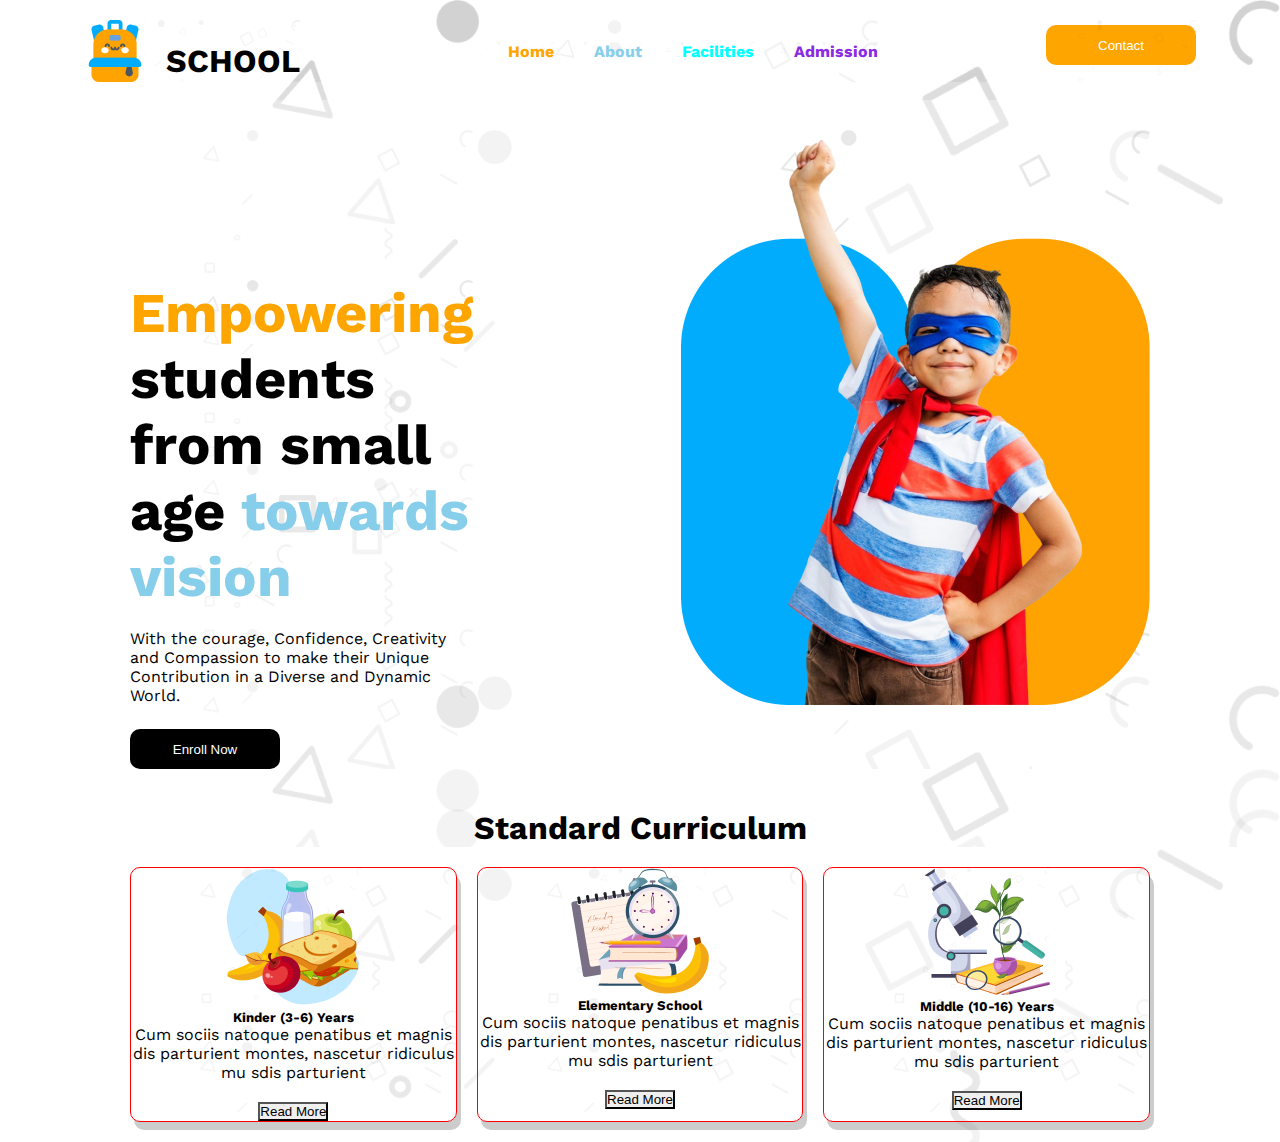
==== index.html @ 471d5b04 "first commit" ====
<!DOCTYPE html>
<html lang="en">
<head>
    <meta charset="UTF-8">
    <meta name="viewport" content="width=device-width, initial-scale=1.0">
    <title>Kids-Education</title>
    <link rel="preconnect" href="https://fonts.googleapis.com">
<link rel="preconnect" href="https://fonts.gstatic.com" crossorigin>
<link href="https://fonts.googleapis.com/css2?family=Open+Sans:ital,wght@0,300..800;1,300..800&family=Quicksand:wght@300..700&family=Work+Sans:ital,wght@0,100..900;1,100..900&display=swap" rel="stylesheet">
    <link rel="stylesheet" href="style/style.css">
</head>
<body>
    <!-- nav section start -->
    <nav class="nav">
        <div class="nav-content">
                <section class="nav-section">

                        <img src="assets/logo.png" alt="No Image">
                        <h1 class="img-text">SCHOOL</h1>
                    
                </section>
                
                <div class="nav-ul">
                    <ul>
                    
                        <li class="orange"><h4>Home</h4></li>
                        <li class="skyblue"><h4>About</h4></li>
                        <li class="aqua"><h4>Facilities</h4></li>
                        <li class="blueviolet"><h4>Admission</h4></li>
                        
                    </ul>
                </div>
               
                <div >
                    <button class="btn-primary">Contact</button>
                </div>
            
        </div>
    </nav>
<!-- nav section end -->
 <!-- main section start -->
     <section class="banner">
         <div class="banner-content">
            <h1 class="banner-hadding"><span class="hadding-first-word">Empowering</span>
                students from small age <span class="hadding-last-word">towards vision</span></h1><br>
             <p>
                    With the courage, Confidence, Creativity and Compassion to make their Unique Contribution in a Diverse and Dynamic World.
            </p><br>
            <button class="btn-banner">Enroll Now</button>

         </div>

         <div><img src="assets/hero-kids.png" alt="No Image "></div>


     </section>

     <div class="card1-hadding">
        <h1>Standard Curriculum</h1>
     </div>

     <section class="card1">
        

        <div class="card1-content">
            <img src="assets/kinder.png" alt="No image">
            <h5>Kinder (3-6) Years</h5>
            <p>Cum sociis natoque penatibus et magnis
                dis parturient montes, nascetur ridiculus
                mu sdis parturient</p><br>
            <button>Read More</button>
        </div>

        <div class="card1-content">
            <img src="assets/elementary.png" alt="No image">
            <h5>Elementary School</h5>
            <p>Cum sociis natoque penatibus et magnis
                dis parturient montes, nascetur ridiculus
                mu sdis parturient</p><br>
            <button>Read More</button>
        </div>

        <div class="card1-content">
            <img src="assets/middle.png" alt="No Image">
            <h5>Middle (10-16) Years</h5>
            <p>Cum sociis natoque penatibus et magnis
                dis parturient montes, nascetur ridiculus
                mu sdis parturient</p><br>
            <button>Read More</button>
        </div>
       
     </section>

  <!-- main section end -->

</body>
</html>
---- style/style.css ----
body{
  font-family: "Work Sans", serif;
  font-optical-sizing: auto;
  font-weight: 400;
  font-style: normal;
}

*{
    margin:0 ;
    padding: 0;
    box-sizing: border-box;
    background-image: url(../assets/bg.png);
    background-size: 100%;
}
/* nav section start */
.nav{
    height: 100px;
   
}
.nav-content {
    display: flex;
    padding-top: 20px;
    justify-content: space-around;
}
 ul{
   display: flex; 
   list-style-type: none;
  
    
 }
 ul li{
   padding-left: 40px;
 }
 .orange{
    color: orange;
 }
 .skyblue{
    color: skyblue;
 }
 .aqua{
    color: aqua;
    
 }
 .blueviolet{
    color: blueviolet;
 }
 .nav-section{
    display: flex;
 }
 .img-text{
    padding-left: 20px;
 }
 .img-text,.nav-ul,.nav-btn {
   padding-top: 22px;
}
.btn-primary{
    margin-top: 5px;
    width: 150px;
    height: 40px;
    background-color: orange;
    border-radius: 10px;
    color: white;
    border: none;

}
/* nav section end */

/* main section start */
.banner{
    
    margin-top: 30px;
    margin-left: 130px;
    margin-right: 130px;
    display:flex;
    justify-content: space-between;

    
    
}
.banner-content{
    padding-top:150px;
    width: min-content;
}
.banner-hadding{
    font-weight:800px;
    font-size: 56px;

}
.hadding-first-word{
    color: orange;
}
.hadding-last-word{
    color: skyblue;
}
.btn-banner{
    margin-top: 5px;
    width: 150px;
    height: 40px;
    background-color: black;
    border-radius: 10px;
    color: white;
    border: none;
}
.card1-hadding {
    padding-top: 40px;
    text-align: center;
}
.card1{
    margin: 20px 130px;
    display: flex;
    gap:20px;
}
.card1-content{
    text-align: center;
    border: 1px solid red;
    border-radius:10px;
    box-shadow:4px 8px rgba(0, 0, 0, 0.2)

}
/* main section end */
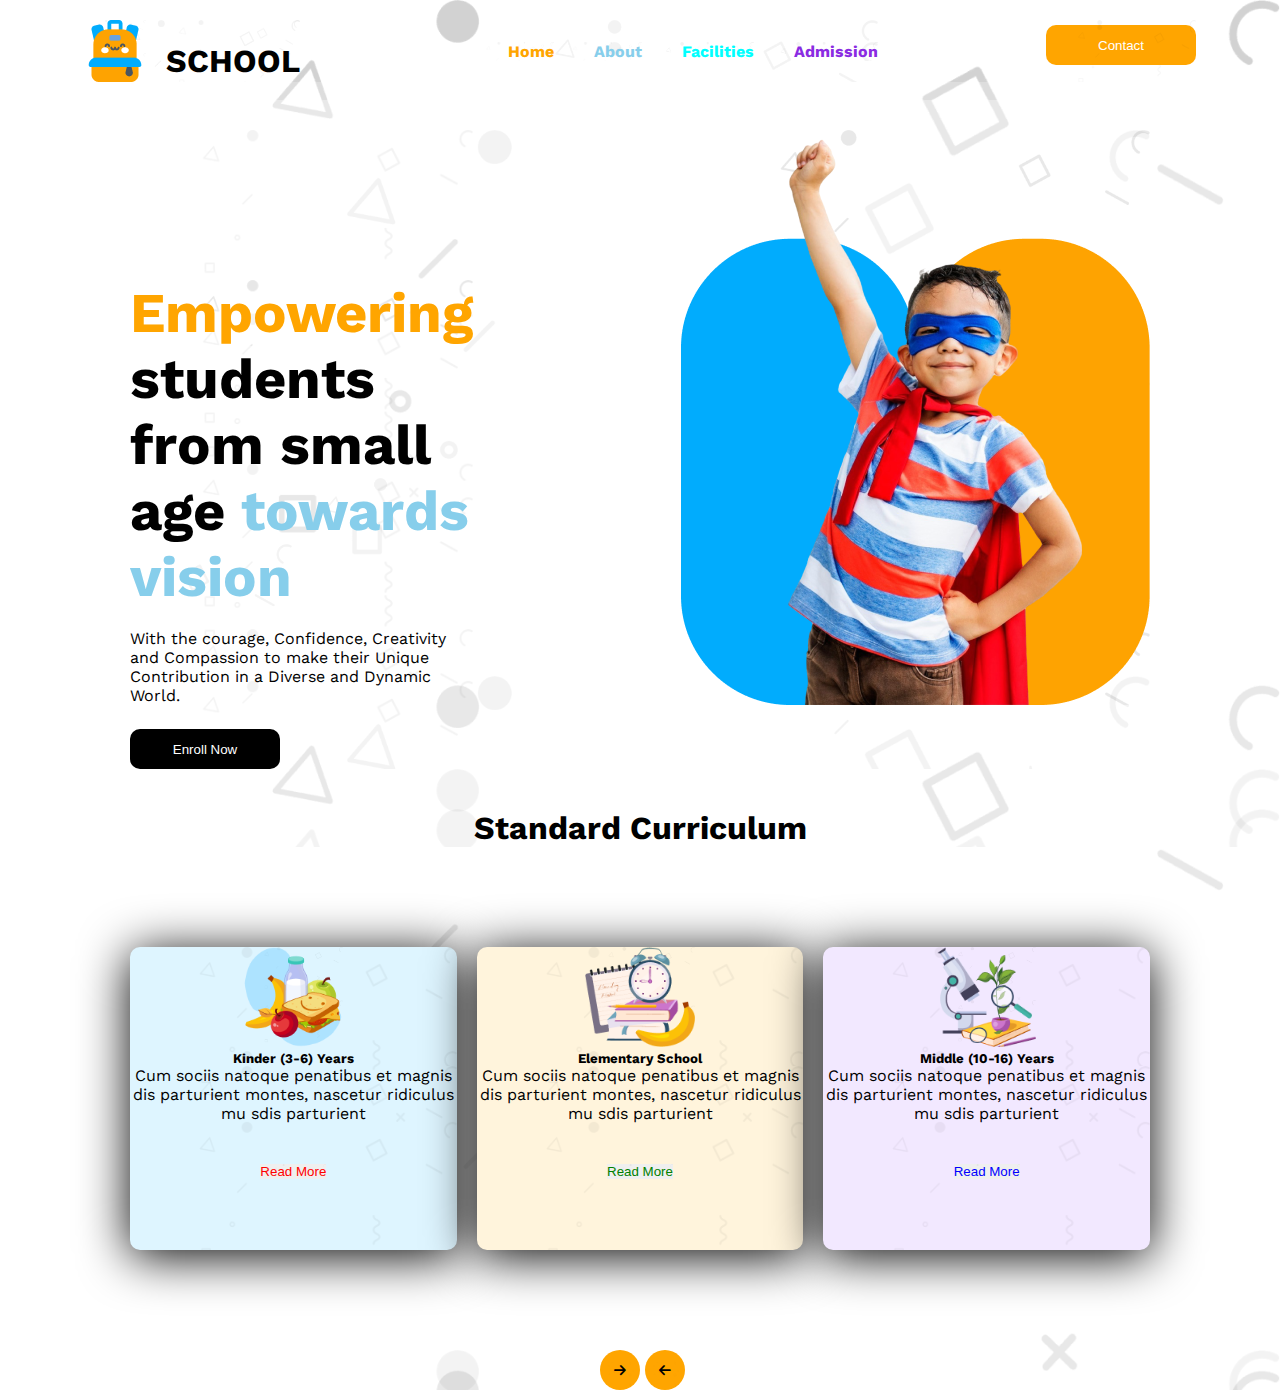
==== commit 402f44ac: "After complete card1" ====
--- a/index.html
+++ b/index.html
@@ -7,6 +7,9 @@
     <link rel="preconnect" href="https://fonts.googleapis.com">
 <link rel="preconnect" href="https://fonts.gstatic.com" crossorigin>
 <link href="https://fonts.googleapis.com/css2?family=Open+Sans:ital,wght@0,300..800;1,300..800&family=Quicksand:wght@300..700&family=Work+Sans:ital,wght@0,100..900;1,100..900&display=swap" rel="stylesheet">
+
+<link rel="stylesheet" href="https://cdnjs.cloudflare.com/ajax/libs/font-awesome/6.7.2/css/all.min.css"/>
+
     <link rel="stylesheet" href="style/style.css">
 </head>
 <body>
@@ -62,34 +65,45 @@
      <section class="card1">
         
 
-        <div class="card1-content">
+        <div class="card1-content card1-1">
             <img src="assets/kinder.png" alt="No image">
             <h5>Kinder (3-6) Years</h5>
             <p>Cum sociis natoque penatibus et magnis
                 dis parturient montes, nascetur ridiculus
-                mu sdis parturient</p><br>
-            <button>Read More</button>
+                mu sdis parturient</p><br><br>
+            <button class="card1-btn1">Read More</button>
         </div>
 
-        <div class="card1-content">
+        <div class="card1-content card1-2">
             <img src="assets/elementary.png" alt="No image">
             <h5>Elementary School</h5>
             <p>Cum sociis natoque penatibus et magnis
                 dis parturient montes, nascetur ridiculus
-                mu sdis parturient</p><br>
-            <button>Read More</button>
+                mu sdis parturient</p><br><br>
+            <button class="card2-btn2">Read More</button>
         </div>
 
-        <div class="card1-content">
+        <div class="card1-content card1-3">
             <img src="assets/middle.png" alt="No Image">
             <h5>Middle (10-16) Years</h5>
             <p>Cum sociis natoque penatibus et magnis
                 dis parturient montes, nascetur ridiculus
-                mu sdis parturient</p><br>
-            <button>Read More</button>
+                mu sdis parturient</p><br><br>
+            <button class="card3-btn3">Read More</button>
         </div>
-       
      </section>
+     <div class="icon-container">
+
+        <button class="icon">
+            <i class="fa-solid fa-arrow-right"></i>
+         </button>
+         <button class="icon">
+            <i class="fa-solid fa-arrow-left"></i>
+         </button>
+        
+     </div>
+     
+
 
   <!-- main section end -->
 
--- a/style/style.css
+++ b/style/style.css
@@ -108,15 +108,61 @@
     text-align: center;
 }
 .card1{
-    margin: 20px 130px;
+    margin: 100px 130px;
     display: flex;
     gap:20px;
+   
+   
+   
 }
 .card1-content{
     text-align: center;
-    border: 1px solid red;
     border-radius:10px;
-    box-shadow:4px 8px rgba(0, 0, 0, 0.2)
+    box-shadow: 0px 6px 50px 0px black;
+    padding-bottom: 70px;
+   
+}
+.card1-content img{
+    width: auto;
+    height: 100px;
+}
+.card1-btn1{
+    color: red;
+    border: none;
+}
+.card2-btn2{
+    color: green;
+    border: none;
+}
+.card3-btn3{
+    color: blue;
+    border: none;
+}
+.card1-1{
+  background-color:#DEF5FF;
+}
+.card1-2{
+background-color:#FFF4DC ;
+}
+.card1-3{
+ background-color: #F2E8FF;
+}
+.icon-container{
+    display: flex;
+    justify-content: center;
+    text-align: center;
+}
+.icon{
+    
+    width: 40px;
+    height: 40px;
+    border-radius: 50%;
+    background-color: orange;
+    border: none;
+    margin-left: 5px;
+   
+    
+}
 
-}
+
 /* main section end */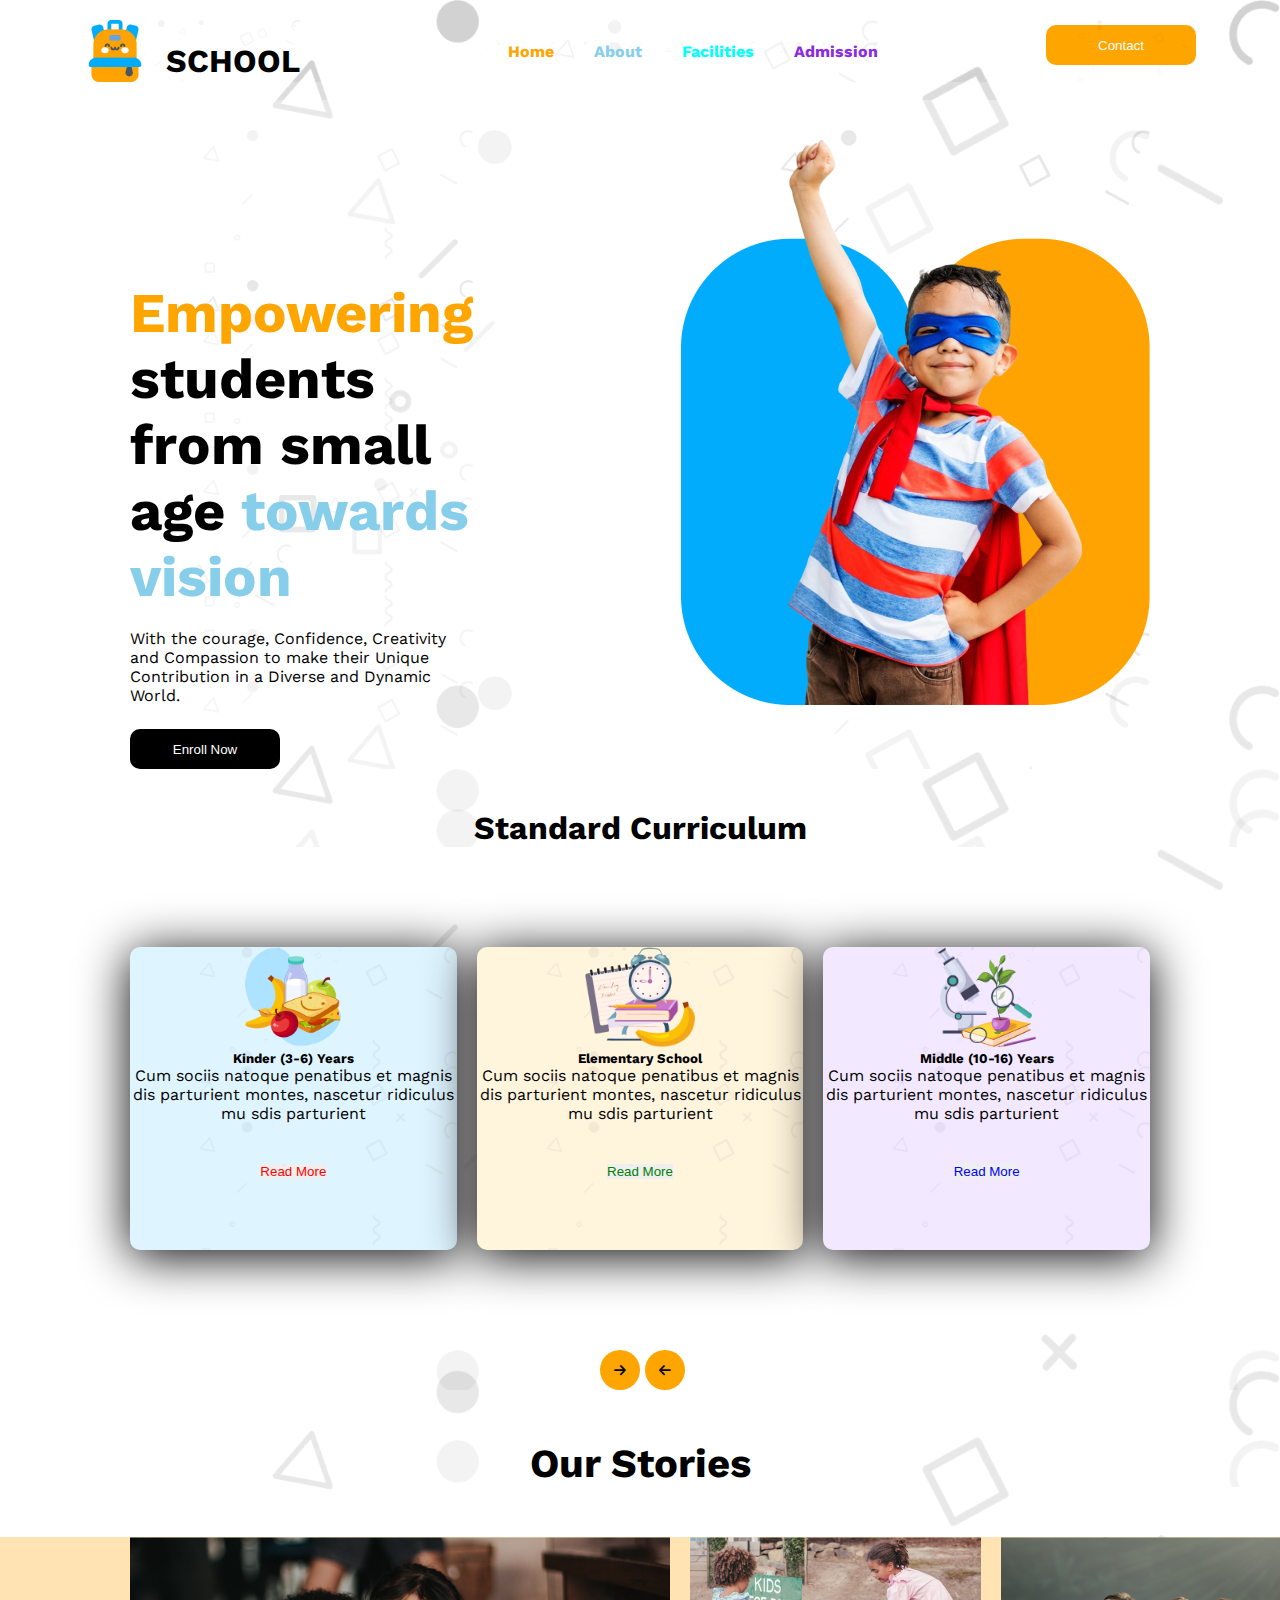
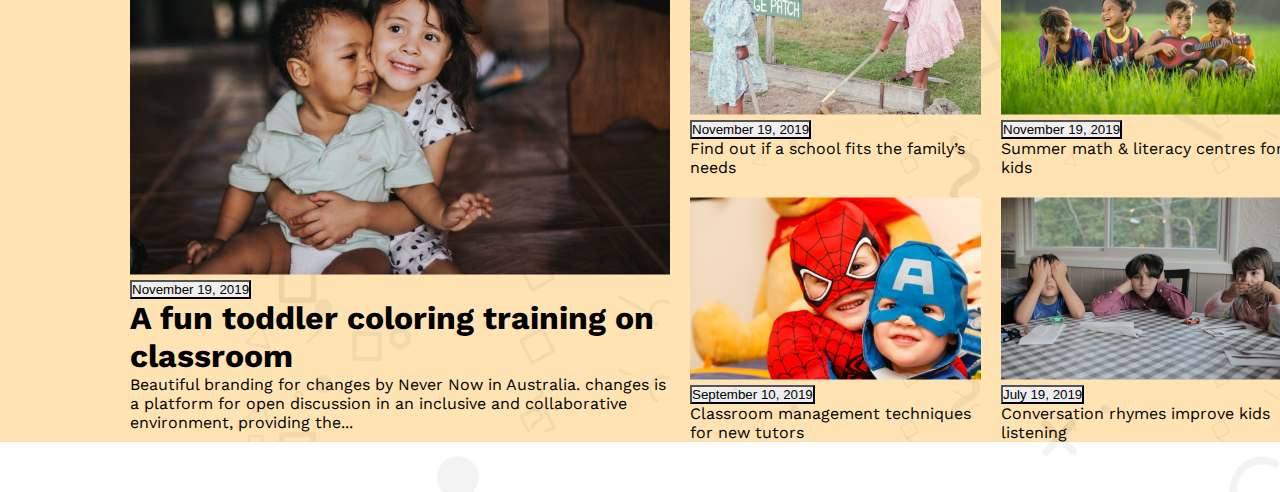
==== commit 380176b0: "After card2 complete" ====
--- a/index.html
+++ b/index.html
@@ -102,7 +102,57 @@
          </button>
         
      </div>
-     
+
+     <!-- Start card 2 -->
+      <h1 class="card2-hadding">Our Stories</h1>
+
+     <div class="card-2all">
+
+        <div class="card2">
+            <div class="card2-contant" id="story1">
+                <img src="assets/story-1.png" alt="Not Image Found">
+                <button>November 19, 2019</button> 
+               <h1>A fun toddler coloring training on
+                 classroom</h1>
+               <p>Beautiful branding for changes by Never Now in Australia.
+                 changes is a platform for open discussion in an inclusive and
+                 collaborative environment, providing the...</p>
+    
+            </div>
+            <div class="card2-contant" id="story2">
+                <img src="assets/story-2.png" alt="No Image Found">
+                <button>November 19, 2019</button>
+                <p>Find out if a school fits the
+                    family’s needs</p>
+            </div>
+            <div class="card2-contant" id="story3">
+                <img src="assets/story-3.png" alt="No Image Found">
+                <button>November 19, 2019 </button>
+                <p>Summer math & literacy
+                    centres for kids</p>
+            </div>
+            <div class="card2-contant" id="story4">
+                <img src="assets/story-4.png" alt="No Image Found">
+                <button>September 10, 2019</button>
+                <p>Classroom management
+                    techniques for new tutors</p>
+    
+            </div>
+            <div class="card2-contant" id="story5">
+    
+                <img src="assets/story-5.png" alt="No Image Found">
+                <button>July 19, 2019 </button>
+                <p>Conversation rhymes
+                    improve kids listening</p>
+                </div>
+           
+          </div>
+
+        </div>
+
+    </div>
+      
+      <!--End card 2  -->
 
 
   <!-- main section end -->
--- a/style/style.css
+++ b/style/style.css
@@ -5,6 +5,7 @@
   font-optical-sizing: auto;
   font-weight: 400;
   font-style: normal;
+  
 }
 
 *{
@@ -163,6 +164,44 @@
    
     
 }
+/* card 2 start */
+.card2-hadding{
+    margin: 50px 0px;
+    text-align: center;
+    font-weight: 800px;
+    font-size: 40px;
+}
+/* .card2{
+    width: 100%;
+    height: 1000px;
+    border: 2px solid red;
+    background-color:rgba(254, 163, 1, 0.3) ;
+} */
+ .card-2all{
+    width: 100%;
+    background-color: rgba(254, 163, 1, 0.3);
+    margin-bottom: 50px;
+ }
+.card2{
+display: grid;
+grid-template-columns: repeat(3, 1fr);
+gap: 20px;
+margin-left:130px;
+margin-right: 130px;
+
+
+}
+.card2-contant{
+   
+   
+  
+    
+}
+#story1{
+    grid-row: span 2;
+}
+
+/* card 2 end */
 
 
 /* main section end */